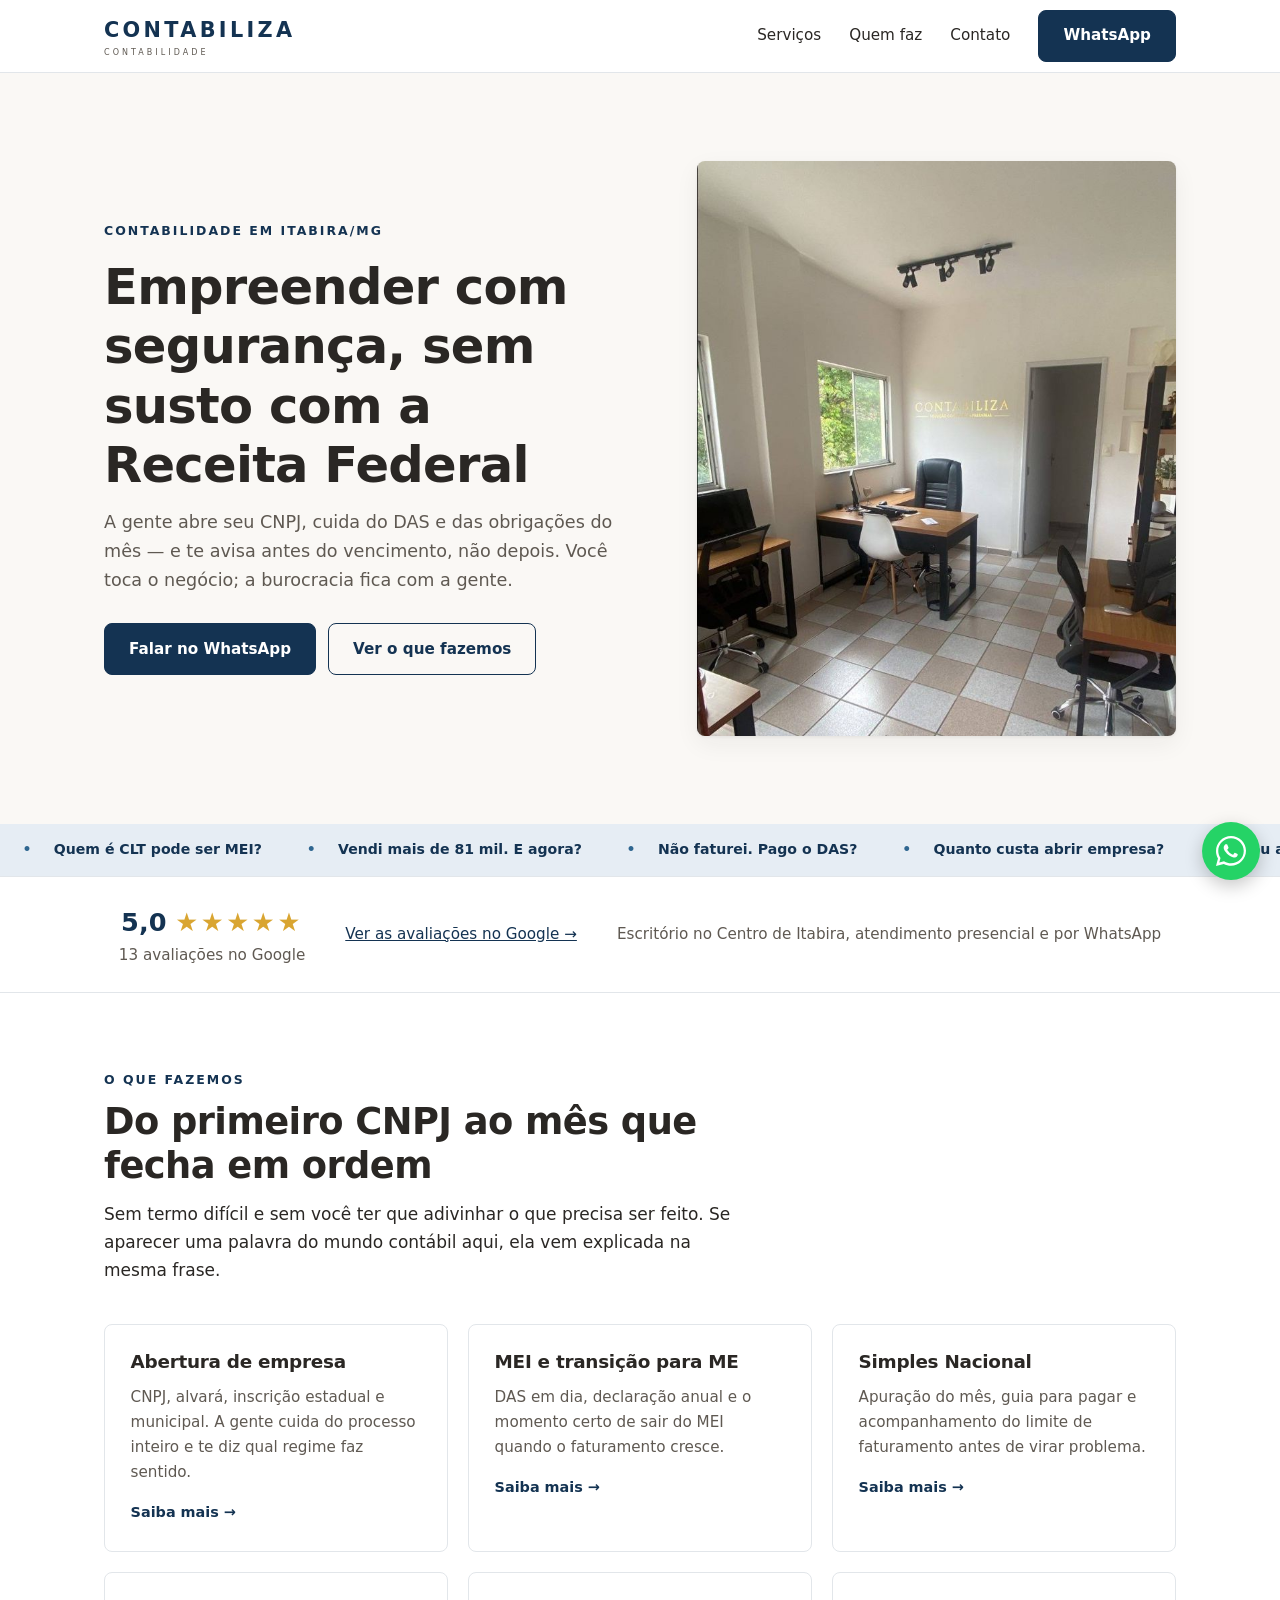
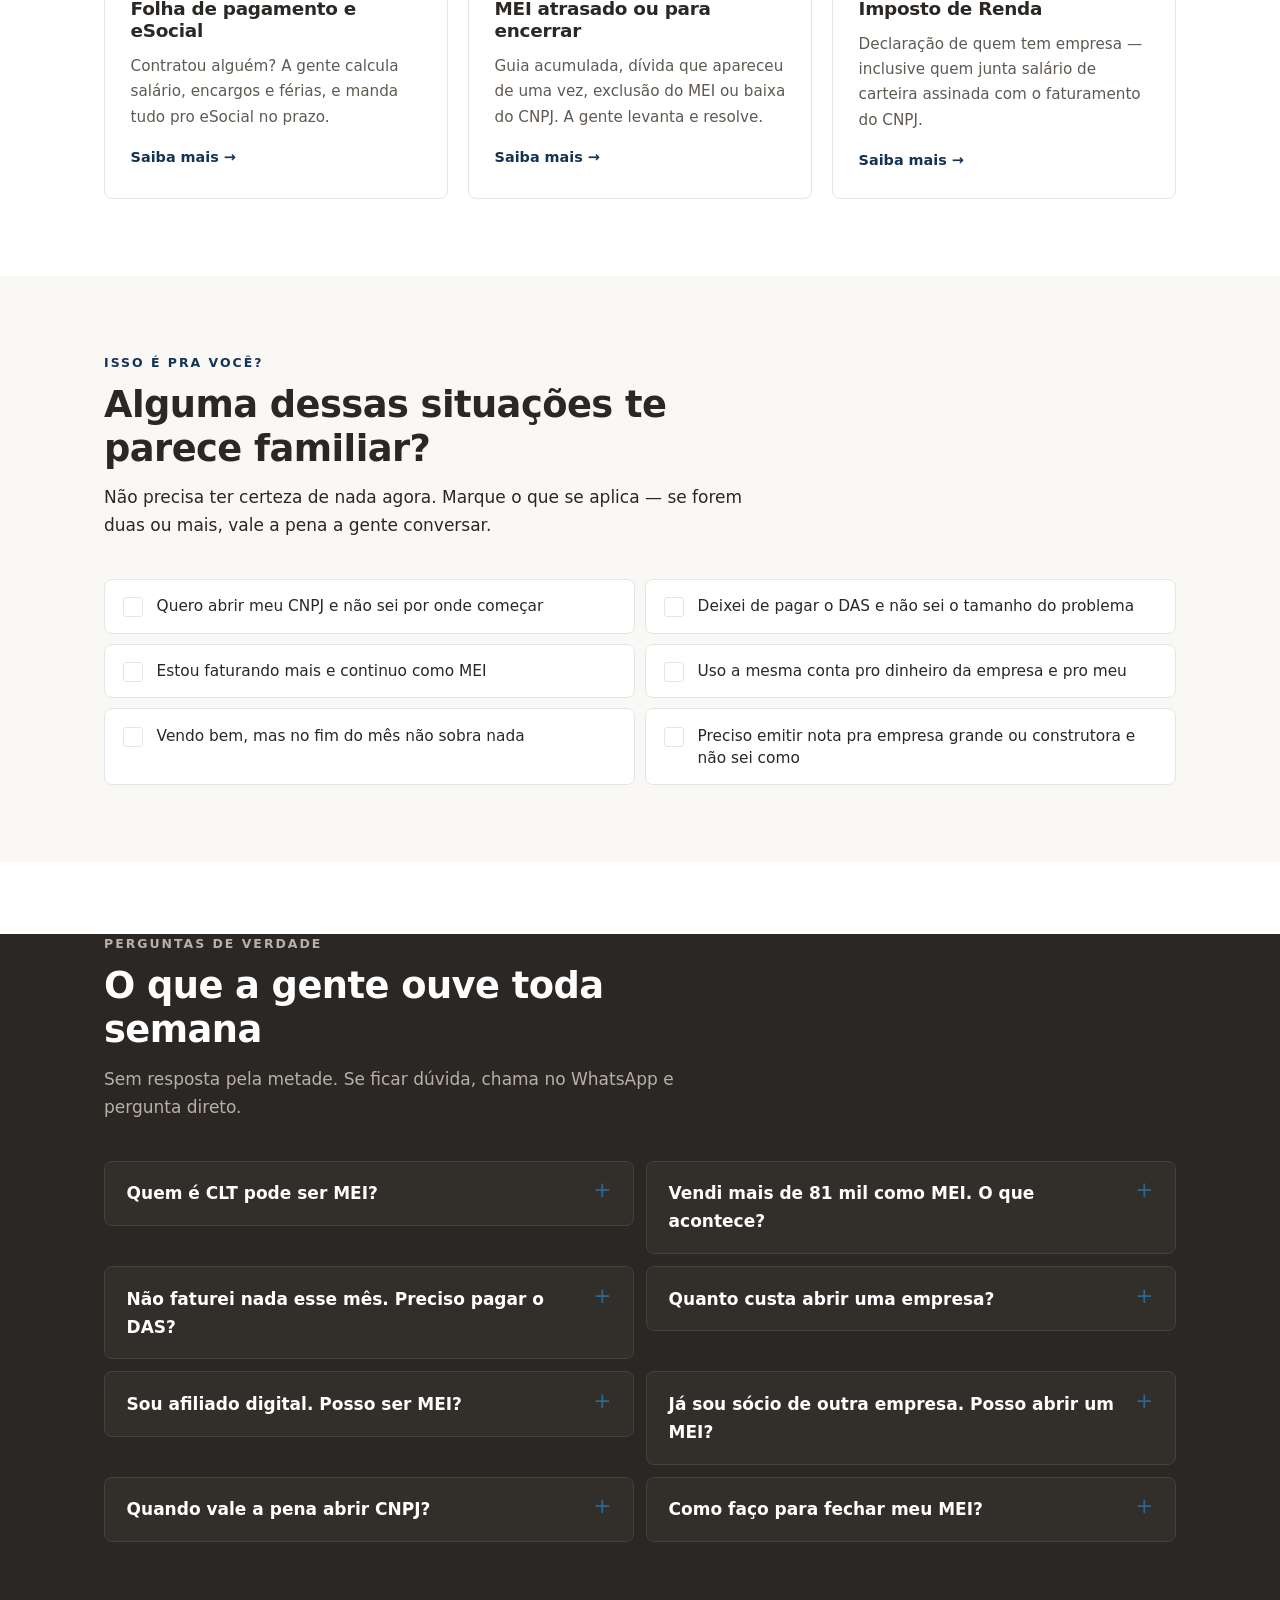
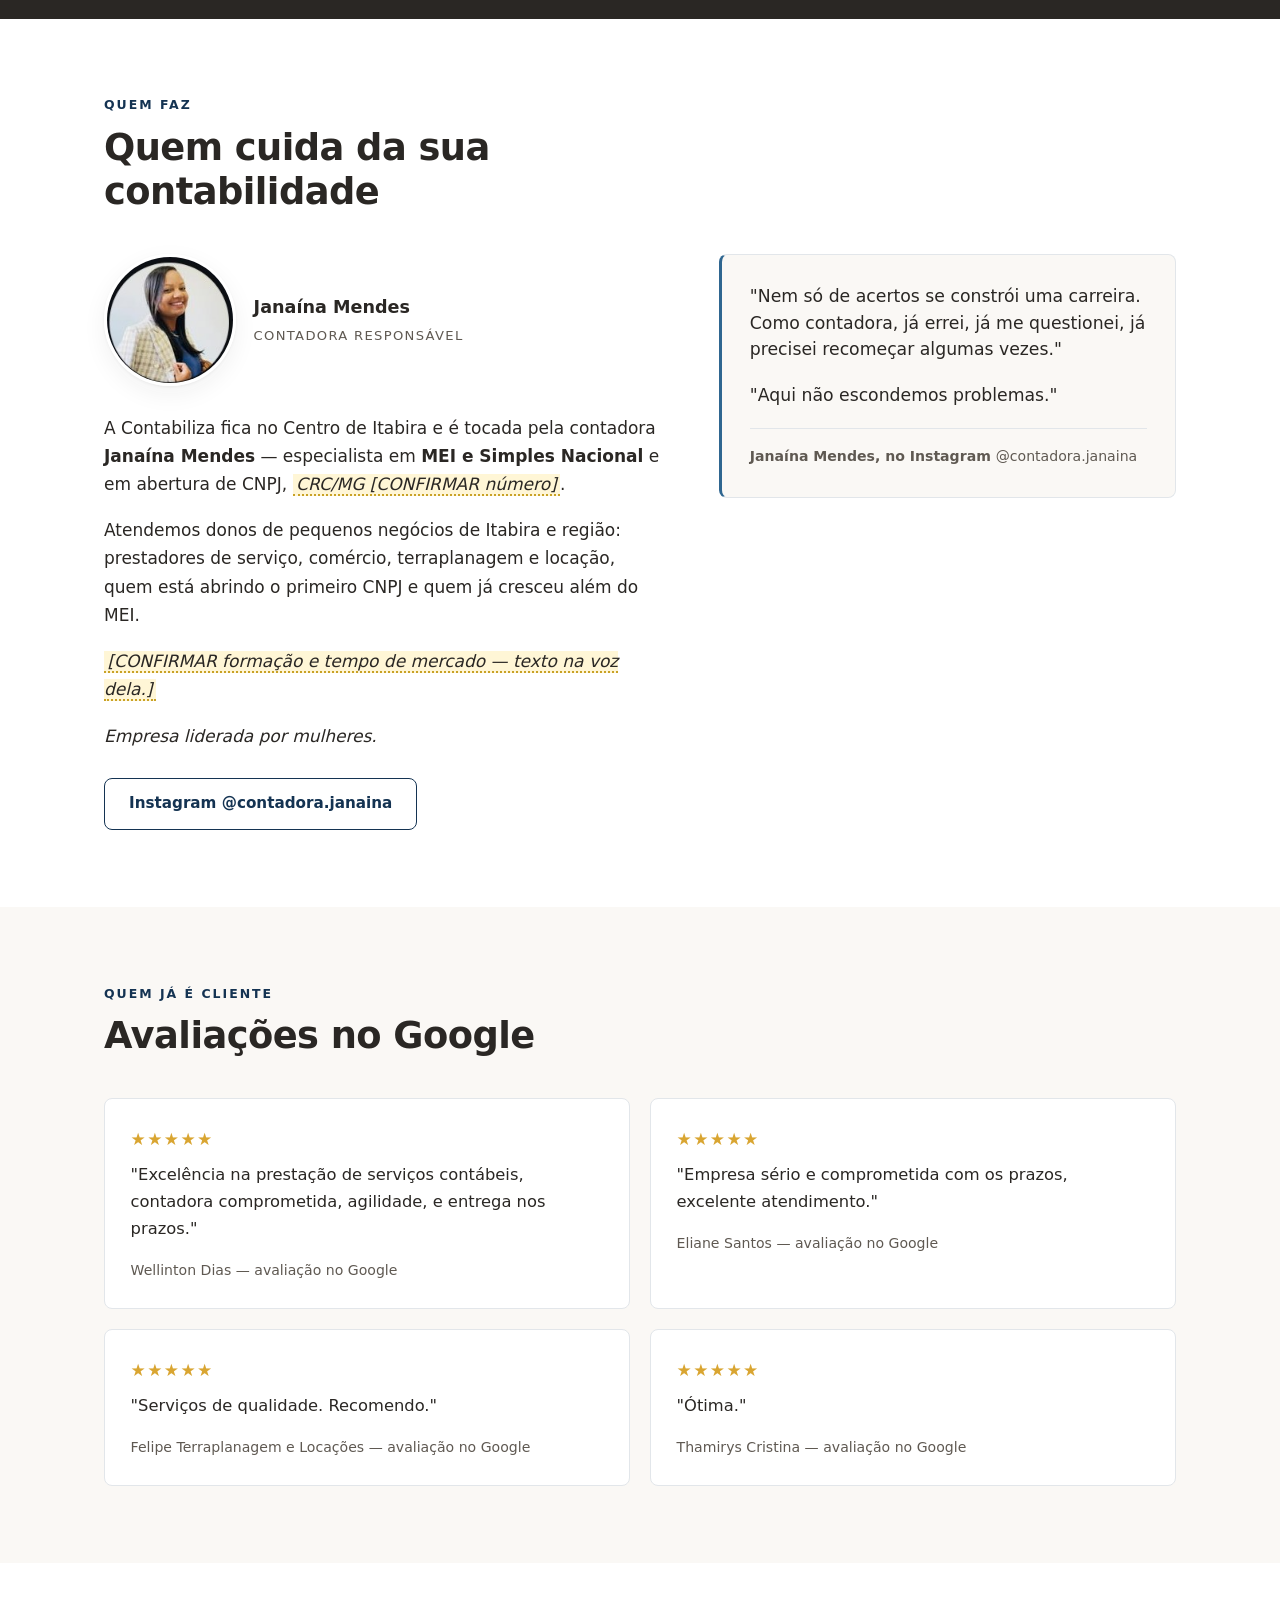
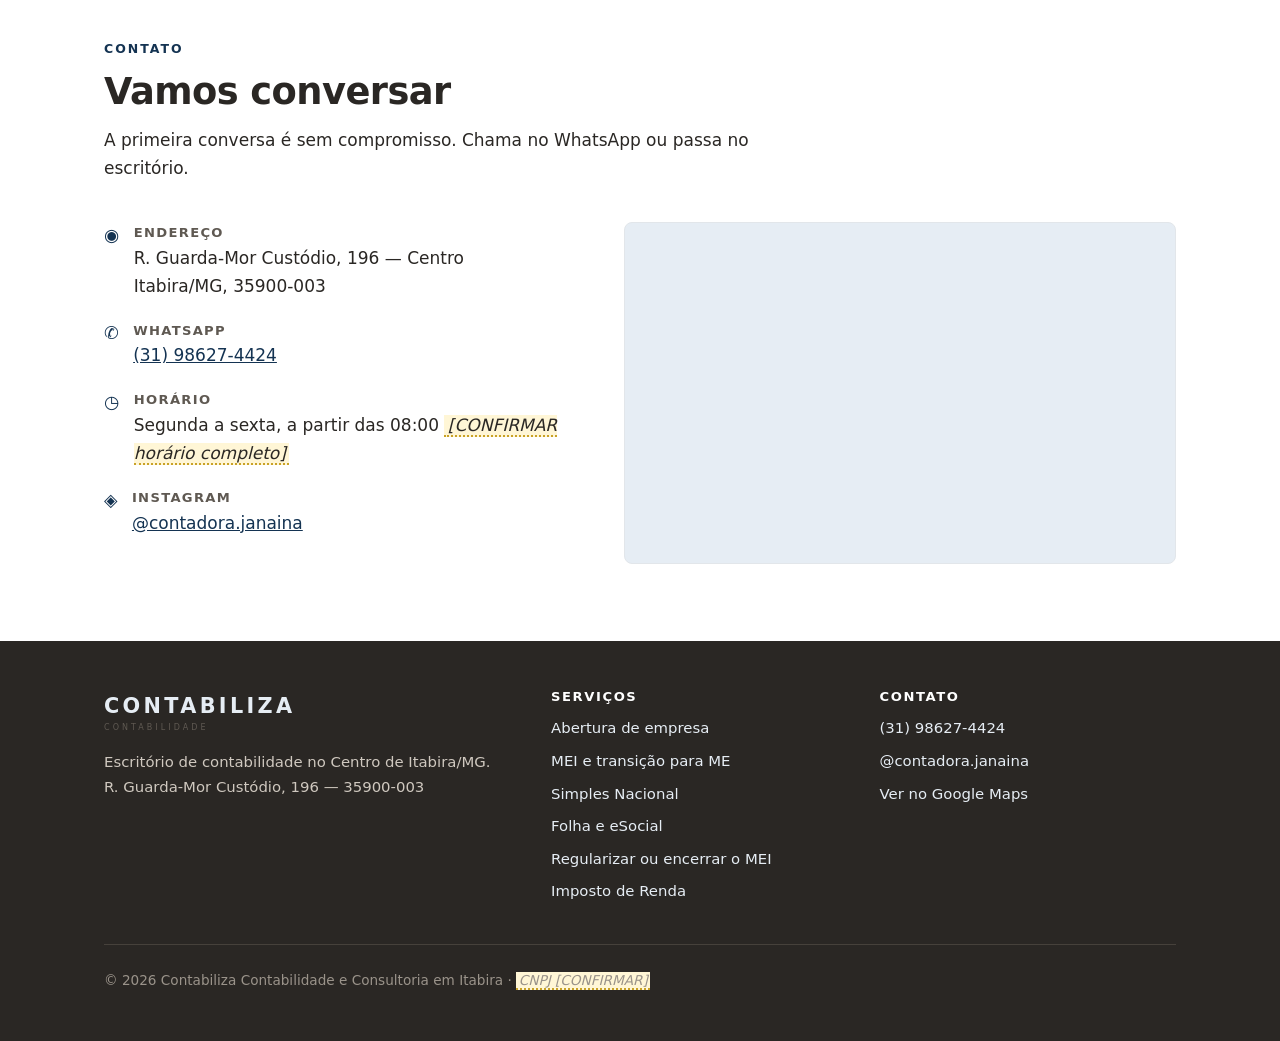
==== index.html @ 49436bc2 "Publica site institucional do Contabiliza (versão azul-marinho)" ====
<!DOCTYPE html>
<html lang="pt-BR">
<head>
<meta charset="UTF-8">
<meta name="viewport" content="width=device-width, initial-scale=1">
<title>Contador em Itabira/MG — MEI e Simples Nacional | Contabiliza</title>
<meta name="description" content="Abertura de CNPJ, MEI e Simples Nacional em Itabira/MG. A gente cuida do DAS, das obrigações do mês e te avisa antes do vencimento. 5,0 no Google. Fale no WhatsApp.">
<link rel="canonical" href="https://marcel0gs.github.io/contabiliza-itabira-azul/">
<link rel="stylesheet" href="assets/css/style.css">

<script type="application/ld+json">
{
  "@context": "https://schema.org",
  "@type": "AccountingService",
  "name": "Contabiliza Contabilidade e Consultoria em Itabira",
  "description": "Escritório de contabilidade no Centro de Itabira/MG, especializado em abertura de CNPJ, MEI e Simples Nacional.",
  "image": "https://marcel0gs.github.io/contabiliza-itabira-azul/assets/img/escritorio.jpg",
  "telephone": "+5531986274424",
  "url": "https://marcel0gs.github.io/contabiliza-itabira-azul/",
  "address": {
    "@type": "PostalAddress",
    "streetAddress": "R. Guarda-Mor Custódio, 196",
    "addressLocality": "Itabira",
    "addressRegion": "MG",
    "postalCode": "35900-003",
    "addressCountry": "BR"
  },
  "areaServed": { "@type": "City", "name": "Itabira" },
  "knowsAbout": ["MEI", "Simples Nacional", "Abertura de empresa", "DAS", "Imposto de Renda"],
  "sameAs": ["https://www.instagram.com/contadora.janaina/"],
  "aggregateRating": {
    "@type": "AggregateRating",
    "ratingValue": "5.0",
    "reviewCount": "13"
  },
  "openingHoursSpecification": [{
    "@type": "OpeningHoursSpecification",
    "dayOfWeek": ["Monday"],
    "opens": "08:00"
  }]
}
</script>
<!-- [CONFIRMAR] horário completo da semana. Só segunda-feira está público no
     perfil do Google. Completar o openingHoursSpecification depois. -->

<!-- FAQPage: as mesmas oito perguntas da faixa. Mantido em sincronia com o
     texto visível — se a resposta mudar lá, muda aqui. -->
<script type="application/ld+json">
{
  "@context": "https://schema.org",
  "@type": "FAQPage",
  "mainEntity": [
    {
      "@type": "Question",
      "name": "Quem é CLT pode ser MEI?",
      "acceptedAnswer": { "@type": "Answer", "text": "Pode. Você continua pagando o INSS do MEI; se for demitido, ter MEI pode afetar o direito ao seguro-desemprego; e servidor público federal não pode, por lei. Na declaração anual, o salário e o que você tira da empresa se somam." }
    },
    {
      "@type": "Question",
      "name": "Vendi mais de 81 mil como MEI. O que acontece?",
      "acceptedAnswer": { "@type": "Answer", "text": "A empresa precisa migrar para ME e passa a apurar imposto sobre o faturamento, com acompanhamento mensal. O desenquadramento pode ser cobrado de forma retroativa e existe risco de bloqueio da inscrição estadual." }
    },
    {
      "@type": "Question",
      "name": "Não faturei nada esse mês. Preciso pagar o DAS?",
      "acceptedAnswer": { "@type": "Answer", "text": "Precisa. O DAS do MEI é de valor fixo e é gerado automaticamente todo mês desde a abertura do CNPJ, independente de faturamento. Guia não paga acumula juros e multa." }
    },
    {
      "@type": "Question",
      "name": "Quanto custa abrir uma empresa?",
      "acceptedAnswer": { "@type": "Answer", "text": "Além do serviço contábil, existem taxas oficiais: a da Junta Comercial de Minas Gerais, a da inscrição na Prefeitura e, dependendo do imóvel e da atividade, a taxa de fiscalização. Os valores são atualizados de tempo em tempo." }
    },
    {
      "@type": "Question",
      "name": "Sou afiliado digital. Posso ser MEI?",
      "acceptedAnswer": { "@type": "Answer", "text": "Não. Atividade de afiliado digital não está entre as permitidas no MEI. O caminho certo para quem trabalha no digital é abrir como ME." }
    },
    {
      "@type": "Question",
      "name": "Já sou sócio de outra empresa. Posso abrir um MEI?",
      "acceptedAnswer": { "@type": "Answer", "text": "Não. Quem já participa do quadro societário de outra empresa está impedido de ser MEI." }
    },
    {
      "@type": "Question",
      "name": "Quando vale a pena abrir CNPJ?",
      "acceptedAnswer": { "@type": "Answer", "text": "Quando o faturamento mensal chega a um patamar em que o imposto como empresa fica menor do que como pessoa física, quando um cliente pede nota fiscal, ou quando você quer acessar crédito como empresa. O patamar depende do seu número e da sua atividade." }
    },
    {
      "@type": "Question",
      "name": "Como faço para fechar meu MEI?",
      "acceptedAnswer": { "@type": "Answer", "text": "A baixa é feita pelo Portal do Empreendedor e não tem custo. Ela cancela as inscrições municipal e estadual e o alvará no mesmo processo. Dar baixa não apaga guia atrasada: a dívida continua e passa a ser cobrada do CPF do titular." }
    }
  ]
}
</script>
</head>
<body>

<header class="topo">
  <div class="wrap topo__inner">
    <a class="marca" href="./">Contabiliza<span>Contabilidade</span></a>
    <nav class="nav" aria-label="Principal">
      <div class="nav__links nav">
        <a href="#servicos">Serviços</a>
        <a href="#sobre">Quem faz</a>
        <a href="#contato">Contato</a>
      </div>
      <a class="btn" href="https://wa.me/5531986274424?text=Ol%C3%A1%21%20Vim%20pelo%20site%20e%20gostaria%20de%20conversar." target="_blank" rel="noopener">WhatsApp</a>
    </nav>
  </div>
</header>

<main>

  <!-- ==================== HERO ==================== -->
  <!-- Eixo de copy: "empreender com segurança" + medo concreto da Receita.
       As duas expressões são da própria Janaína, no Instagram dela. -->
  <section class="hero">
    <div class="wrap hero__grid">
      <div>
        <p class="hero__olho">Contabilidade em Itabira/MG</p>
        <h1>Empreender com segurança, sem susto com a Receita Federal</h1>
        <p class="hero__sub">
          A gente abre seu CNPJ, cuida do DAS e das obrigações do mês — e te
          avisa antes do vencimento, não depois. Você toca o negócio; a
          burocracia fica com a gente.
        </p>
        <div class="hero__acoes">
          <a class="btn" href="https://wa.me/5531986274424?text=Ol%C3%A1%21%20Vim%20pelo%20site%20e%20gostaria%20de%20conversar." target="_blank" rel="noopener">
            Falar no WhatsApp
          </a>
          <a class="btn btn--vazado" href="#servicos">Ver o que fazemos</a>
        </div>
      </div>
      <!-- Foto real do escritório, do perfil do Google.
           [SUBSTITUIR] por versão em alta resolução — a atual tem 715px de
           largura, suficiente para a demo, apertado para tela grande. -->
      <div class="foto foto--escritorio" role="img" aria-label="Sala da Contabiliza no Centro de Itabira, com o letreiro dourado na parede"></div>
    </div>
  </section>

  <!-- ==================== FAIXA DE PERGUNTAS (decorativa) ==================== -->
  <!--
    Fita só ilustrativa (`aria-hidden`) — as mesmas perguntas existem como
    texto real, com resposta, na seção #perguntas mais abaixo.
  -->
  <div class="fita" aria-hidden="true">
    <div class="fita__trilho">
      <span class="fita__grupo">
        <b>Quem é CLT pode ser MEI?</b>
        <b>Vendi mais de 81 mil. E agora?</b>
        <b>Não faturei. Pago o DAS?</b>
        <b>Quanto custa abrir empresa?</b>
        <b>Sou afiliado digital. Posso ser MEI?</b>
        <b>Já sou sócio. Posso ser MEI?</b>
        <b>Quando vale abrir CNPJ?</b>
        <b>Como fecho meu MEI?</b>
      </span>
      <span class="fita__grupo">
        <b>Quem é CLT pode ser MEI?</b>
        <b>Vendi mais de 81 mil. E agora?</b>
        <b>Não faturei. Pago o DAS?</b>
        <b>Quanto custa abrir empresa?</b>
        <b>Sou afiliado digital. Posso ser MEI?</b>
        <b>Já sou sócio. Posso ser MEI?</b>
        <b>Quando vale abrir CNPJ?</b>
        <b>Como fecho meu MEI?</b>
      </span>
    </div>
  </div>

  <!-- ==================== PROVA SOCIAL ==================== -->
  <section class="prova">
    <div class="wrap prova__inner">
      <div>
        <div class="prova__nota">5,0 <span class="prova__estrelas" aria-hidden="true">★★★★★</span></div>
        <p class="prova__texto">13 avaliações no Google</p>
      </div>
      <p class="prova__texto">
        <a href="https://www.google.com/maps/place/?q=place_id:ChIJHSGB-YihpQAR3eCgWAlwSuA" target="_blank" rel="noopener">
          Ver as avaliações no Google →
        </a>
      </p>
      <p class="prova__texto">Escritório no Centro de Itabira, atendimento presencial e por WhatsApp</p>
    </div>
  </section>

  <!-- ==================== SERVIÇOS ==================== -->
  <section class="secao" id="servicos">
    <div class="wrap">
      <div class="secao__cabeca">
        <p class="secao__olho">O que fazemos</p>
        <h2>Do primeiro CNPJ ao mês que fecha em ordem</h2>
        <p>Sem termo difícil e sem você ter que adivinhar o que precisa ser
           feito. Se aparecer uma palavra do mundo contábil aqui, ela vem
           explicada na mesma frase.</p>
      </div>

      <!-- Ordem definida pelo posicionamento declarado dela na bio do
           Instagram: "Contadora de MEI e Simples Nacional" + "Te ajudo na
           abertura do CNPJ".
           [CONFIRMAR ESCOPO] folha/eSocial, IR e emissão de notas seguem como
           hipótese de escopo — confirmar o que ela realmente atende. -->
      <div class="cards">
        <a class="card" href="servicos/abertura-de-empresa-itabira/">
          <h3>Abertura de empresa</h3>
          <p>CNPJ, alvará, inscrição estadual e municipal. A gente cuida do
             processo inteiro e te diz qual regime faz sentido.</p>
          <span class="card__seta">Saiba mais →</span>
        </a>

        <a class="card" href="servicos/contabilidade-para-mei-itabira/">
          <h3>MEI e transição para ME</h3>
          <p>DAS em dia, declaração anual e o momento certo de sair do MEI
             quando o faturamento cresce.</p>
          <span class="card__seta">Saiba mais →</span>
        </a>

        <a class="card" href="servicos/simples-nacional/">
          <h3>Simples Nacional</h3>
          <p>Apuração do mês, guia para pagar e acompanhamento do limite de
             faturamento antes de virar problema.</p>
          <span class="card__seta">Saiba mais →</span>
        </a>

        <a class="card" href="servicos/folha-de-pagamento-esocial/">
          <h3>Folha de pagamento e eSocial</h3>
          <p>Contratou alguém? A gente calcula salário, encargos e férias, e
             manda tudo pro eSocial no prazo.</p>
          <span class="card__seta">Saiba mais →</span>
        </a>

        <a class="card" href="servicos/regularizar-mei/">
          <h3>MEI atrasado ou para encerrar</h3>
          <p>Guia acumulada, dívida que apareceu de uma vez, exclusão do MEI ou
             baixa do CNPJ. A gente levanta e resolve.</p>
          <span class="card__seta">Saiba mais →</span>
        </a>

        <a class="card" href="servicos/imposto-de-renda/">
          <h3>Imposto de Renda</h3>
          <p>Declaração de quem tem empresa — inclusive quem junta salário de
             carteira assinada com o faturamento do CNPJ.</p>
          <span class="card__seta">Saiba mais →</span>
        </a>
      </div>
    </div>
  </section>

  <!-- ==================== QUIZ ==================== -->
  <!--
    Componente de autoqualificação. Base: templates/componentes/quiz-qualificacao.html

    AS SEIS OPÇÕES SAEM DE POSTS PUBLICADOS PELA PRÓPRIA JANAÍNA — cada uma é
    um alerta dela invertido em dor do cliente:
      1. "Te ajudo na abertura do CNPJ" (bio)
      2. "Quando o MEI esquece de pagar o DAS, descobre uma dívida enorme e
          ainda é excluído do MEI"
      3. "MEI que fatura mais de 100mil por ano e ainda não migrou para ME,
          está na mira da Receita Federal!"
      4. "Misturar contas pessoais e da empresa é o começo do caos.
          Separe tudo – sempre."
      5. "Faturar muito não significa estar indo bem. Você precisa analisar
          lucro, não só vendas"
      6. Felipe Terraplanagem e Locações é cliente real (avaliação no Google) —
          nota para construtora é dor concreta em cidade de mineração.
    Se algum dia essas opções virarem genéricas, o componente morre. A redação
    é o componente.
  -->
  <section class="secao secao--creme" id="quiz">
    <div class="wrap">
      <div class="secao__cabeca">
        <p class="secao__olho">Isso é pra você?</p>
        <h2>Alguma dessas situações te parece familiar?</h2>
        <p>Não precisa ter certeza de nada agora. Marque o que se aplica — se
           forem duas ou mais, vale a pena a gente conversar.</p>
      </div>

      <fieldset class="qq__opcoes" data-quiz data-telefone="5531986274424" data-minimo="2">
        <legend class="sr">Situações que se aplicam à sua empresa</legend>

        <label class="qq__opcao">
          <input type="checkbox" value="Quero abrir meu CNPJ e não sei por onde começar">
          <span class="qq__marca" aria-hidden="true"></span>
          <span class="qq__label">Quero abrir meu CNPJ e não sei por onde começar</span>
        </label>

        <label class="qq__opcao">
          <input type="checkbox" value="Deixei de pagar o DAS e não sei o tamanho do problema">
          <span class="qq__marca" aria-hidden="true"></span>
          <span class="qq__label">Deixei de pagar o DAS e não sei o tamanho do problema</span>
        </label>

        <label class="qq__opcao">
          <input type="checkbox" value="Estou faturando mais e continuo como MEI">
          <span class="qq__marca" aria-hidden="true"></span>
          <span class="qq__label">Estou faturando mais e continuo como MEI</span>
        </label>

        <label class="qq__opcao">
          <input type="checkbox" value="Uso a mesma conta pro dinheiro da empresa e pro meu">
          <span class="qq__marca" aria-hidden="true"></span>
          <span class="qq__label">Uso a mesma conta pro dinheiro da empresa e pro meu</span>
        </label>

        <label class="qq__opcao">
          <input type="checkbox" value="Vendo bem, mas no fim do mês não sobra nada">
          <span class="qq__marca" aria-hidden="true"></span>
          <span class="qq__label">Vendo bem, mas no fim do mês não sobra nada</span>
        </label>

        <label class="qq__opcao">
          <input type="checkbox" value="Preciso emitir nota pra empresa grande ou construtora e não sei como">
          <span class="qq__marca" aria-hidden="true"></span>
          <span class="qq__label">Preciso emitir nota pra empresa grande ou construtora e não sei como</span>
        </label>
      </fieldset>

      <div class="qq__resultado" data-resultado hidden>
        <p class="qq__resultado-texto">
          Você marcou <strong data-contagem>0</strong> <span data-plural>situações</span>.
          Vale a pena conversar — a primeira conversa é sem compromisso e sem custo.
        </p>
        <a class="qq__cta btn" data-cta href="#" target="_blank" rel="noopener">Quero conversar →</a>
      </div>
    </div>
  </section>

  <!-- ==================== FAIXA DE PERGUNTAS ==================== -->
  <!--
    As oito perguntas saem de posts publicados por ela — são as dúvidas que
    ela já respondeu no Instagram, e são o que a pessoa digita no Google.
    A fita decorativa que ilustra essas perguntas está lá em cima, antes da
    prova social. Sem valor de taxa e sem faixa da tabela do IRPF em nenhuma
    resposta — número velho aqui derruba a página.
  -->
  <section class="faixa" id="perguntas">
    <div class="wrap">
      <div class="secao__cabeca">
        <p class="secao__olho">Perguntas de verdade</p>
        <h2>O que a gente ouve toda semana</h2>
        <p>Sem resposta pela metade. Se ficar dúvida, chama no WhatsApp e
           pergunta direto.</p>
      </div>

      <div class="perguntas">
        <details class="pergunta">
          <summary>Quem é CLT pode ser MEI?</summary>
          <p>Pode, e é cada vez mais comum. Três coisas para saber antes: você
             continua pagando o INSS do MEI; se for demitido, ter MEI pode
             afetar o seu direito ao seguro-desemprego; e servidor público
             federal não pode, por lei. Vale também lembrar que na declaração
             anual o salário e o que você tira da empresa se somam.</p>
        </details>

        <details class="pergunta">
          <summary>Vendi mais de 81 mil como MEI. O que acontece?</summary>
          <p>A empresa precisa migrar para ME e passa a apurar imposto sobre o
             faturamento, com acompanhamento mensal. O desenquadramento pode ser
             cobrado de forma retroativa e existe risco de bloqueio da inscrição
             estadual. Quem percebe a curva durante o ano resolve com calma;
             quem descobre no fechamento paga a diferença.</p>
        </details>

        <details class="pergunta">
          <summary>Não faturei nada esse mês. Preciso pagar o DAS?</summary>
          <p>Precisa. O DAS do MEI é de valor fixo e é gerado automaticamente
             todo mês desde a abertura do CNPJ, independente de você ter vendido
             algo. Mês sem venda é mês com guia emitida — e guia não paga
             acumula juros e multa em silêncio.</p>
        </details>

        <details class="pergunta">
          <summary>Quanto custa abrir uma empresa?</summary>
          <p>Além do serviço contábil, existem taxas oficiais: a da Junta
             Comercial de Minas Gerais, a da inscrição na Prefeitura e,
             dependendo do imóvel e da atividade, a taxa de fiscalização. Os
             valores são atualizados de tempo em tempo — a gente te passa o
             total do seu caso antes de qualquer coisa começar.</p>
        </details>

        <details class="pergunta">
          <summary>Sou afiliado digital. Posso ser MEI?</summary>
          <p>Não. Atividade de afiliado digital não está entre as permitidas no
             MEI, e abrir assim gera problema com o fisco depois. O caminho
             certo para quem trabalha no digital é abrir como ME. É um dos erros
             mais frequentes de quem se formaliza sozinho.</p>
        </details>

        <details class="pergunta">
          <summary>Já sou sócio de outra empresa. Posso abrir um MEI?</summary>
          <p>Não. Quem já participa do quadro societário de outra empresa está
             impedido de ser MEI. Nesse caso a formalização precisa ser em outro
             formato, e vale conversar antes de abrir qualquer coisa.</p>
        </details>

        <details class="pergunta">
          <summary>Quando vale a pena abrir CNPJ?</summary>
          <p>Três sinais costumam aparecer juntos: o faturamento mensal chegou a
             um patamar em que o imposto como empresa fica menor do que como
             pessoa física; um cliente pediu nota fiscal; ou você quer acessar
             crédito como empresa. O patamar depende do seu número e da sua
             atividade — essa conta a gente faz com você.</p>
        </details>

        <details class="pergunta">
          <summary>Como faço para fechar meu MEI?</summary>
          <p>A baixa é feita pelo Portal do Empreendedor e não tem custo. Ela
             cancela as inscrições municipal e estadual e o alvará no mesmo
             processo. <strong>Atenção:</strong> dar baixa não apaga guia
             atrasada — a dívida continua e passa a ser cobrada do CPF do
             titular. Veja
             <a href="servicos/regularizar-mei/">regularizar ou encerrar o
             MEI</a>.</p>
        </details>
      </div>
    </div>
  </section>

  <!-- ==================== SOBRE ==================== -->
  <!-- A marca dela é pessoal, não institucional: no Instagram ela é "a
       contadora Janaína", não "a Contabiliza". A seção respeita isso.
       [SUBSTITUIR] pedir uma foto dela sem texto por cima para entrar aqui —
       as disponíveis hoje são prints de post, com legenda sobreposta. -->
  <section class="secao" id="sobre">
    <div class="wrap">
      <div class="secao__cabeca">
        <p class="secao__olho">Quem faz</p>
        <h2>Quem cuida da sua contabilidade</h2>
      </div>
      <div class="sobre">
        <div>
          <!-- Foto do perfil do Instagram: é a que ela mesma escolheu para se
               representar. Nativa em 158px, exibida em 132px.
               [SUBSTITUIR] por um retrato em alta quando ela mandar. -->
          <div class="pessoa">
            <img class="pessoa__foto" src="assets/img/janaina.jpg"
                 width="158" height="158" loading="lazy" decoding="async"
                 alt="Janaína Mendes, contadora responsável pela Contabiliza">
            <div>
              <strong class="pessoa__nome">Janaína Mendes</strong>
              <span class="pessoa__papel">Contadora responsável</span>
            </div>
          </div>

          <p>
            A Contabiliza fica no Centro de Itabira e é tocada pela contadora
            <strong>Janaína Mendes</strong> — especialista em
            <strong>MEI e Simples Nacional</strong> e em abertura de CNPJ,
            <span class="placeholder">CRC/MG [CONFIRMAR número]</span>.
          </p>
          <p>
            Atendemos donos de pequenos negócios de Itabira e região:
            prestadores de serviço, comércio, terraplanagem e locação, quem
            está abrindo o primeiro CNPJ e quem já cresceu além do MEI.
          </p>
          <p>
            <span class="placeholder">[CONFIRMAR formação e tempo de mercado —
            texto na voz dela.]</span>
          </p>
          <p><em>Empresa liderada por mulheres.</em></p>
          <div class="hero__acoes">
            <a class="btn btn--vazado" href="https://www.instagram.com/contadora.janaina/" target="_blank" rel="noopener">
              Instagram @contadora.janaina
            </a>
          </div>
        </div>

        <!-- Citação publicada por ela no próprio Instagram. Não editar nem
             reescrever — o valor está em ser a frase dela. -->
        <figure class="citacao">
          <blockquote>
            <p>"Nem só de acertos se constrói uma carreira. Como contadora, já
               errei, já me questionei, já precisei recomeçar algumas vezes."</p>
            <p>"Aqui não escondemos problemas."</p>
          </blockquote>
          <figcaption>Janaína Mendes, no Instagram <span>@contadora.janaina</span></figcaption>
        </figure>
      </div>
    </div>
  </section>

  <!-- ==================== DEPOIMENTOS ==================== -->
  <!-- Texto reproduzido exatamente como está publicado no Google. Não editar,
       não reescrever, não inventar depoimento novo. -->
  <section class="secao secao--creme">
    <div class="wrap">
      <div class="secao__cabeca">
        <p class="secao__olho">Quem já é cliente</p>
        <h2>Avaliações no Google</h2>
      </div>
      <div class="depos">
        <article class="depo">
          <div class="depo__estrelas" aria-label="5 de 5 estrelas">★★★★★</div>
          <blockquote>"Excelência na prestação de serviços contábeis, contadora comprometida, agilidade, e entrega nos prazos."</blockquote>
          <footer>Wellinton Dias — avaliação no Google</footer>
        </article>
        <article class="depo">
          <div class="depo__estrelas" aria-label="5 de 5 estrelas">★★★★★</div>
          <blockquote>"Empresa sério e comprometida com os prazos, excelente atendimento."</blockquote>
          <footer>Eliane Santos — avaliação no Google</footer>
        </article>
        <article class="depo">
          <div class="depo__estrelas" aria-label="5 de 5 estrelas">★★★★★</div>
          <blockquote>"Serviços de qualidade. Recomendo."</blockquote>
          <footer>Felipe Terraplanagem e Locações — avaliação no Google</footer>
        </article>
        <article class="depo">
          <div class="depo__estrelas" aria-label="5 de 5 estrelas">★★★★★</div>
          <blockquote>"Ótima."</blockquote>
          <footer>Thamirys Cristina — avaliação no Google</footer>
        </article>
      </div>
    </div>
  </section>

  <!-- ==================== CONTATO ==================== -->
  <section class="secao" id="contato">
    <div class="wrap">
      <div class="secao__cabeca">
        <p class="secao__olho">Contato</p>
        <h2>Vamos conversar</h2>
        <p>A primeira conversa é sem compromisso. Chama no WhatsApp ou passa no
           escritório.</p>
      </div>

      <div class="contato__grid">
        <div>
          <ul class="dados">
            <li>
              <span class="ico" aria-hidden="true">◉</span>
              <div>
                <strong>Endereço</strong>
                R. Guarda-Mor Custódio, 196 — Centro<br>Itabira/MG, 35900-003
              </div>
            </li>
            <li>
              <span class="ico" aria-hidden="true">✆</span>
              <div>
                <strong>WhatsApp</strong>
                <a href="https://wa.me/5531986274424?text=Ol%C3%A1%21%20Vim%20pelo%20site%20e%20gostaria%20de%20conversar." target="_blank" rel="noopener">(31) 98627-4424</a>
              </div>
            </li>
            <li>
              <span class="ico" aria-hidden="true">◷</span>
              <div>
                <strong>Horário</strong>
                Segunda a sexta, a partir das 08:00
                <span class="placeholder">[CONFIRMAR horário completo]</span>
              </div>
            </li>
            <li>
              <span class="ico" aria-hidden="true">◈</span>
              <div>
                <strong>Instagram</strong>
                <a href="https://www.instagram.com/contadora.janaina/" target="_blank" rel="noopener">@contadora.janaina</a>
              </div>
            </li>
          </ul>
        </div>

        <!-- Incorporação simples do Google Maps: NÃO exige chave de API e não
             quebra. Testar sempre antes de mostrar ao cliente. -->
        <div class="mapa">
          <iframe
            title="Localização da Contabiliza no Centro de Itabira"
            src="https://www.google.com/maps?q=R.+Guarda-Mor+Cust%C3%B3dio,+196,+Centro,+Itabira+-+MG,+35900-003&output=embed"
            loading="lazy"
            referrerpolicy="no-referrer-when-downgrade"></iframe>
        </div>
      </div>
    </div>
  </section>

</main>

<footer class="rodape">
  <div class="wrap">
    <div class="rodape__grid">
      <div>
        <a class="marca" href="./">Contabiliza<span>Contabilidade</span></a>
        <p style="margin-top:1rem">
          Escritório de contabilidade no Centro de Itabira/MG.<br>
          R. Guarda-Mor Custódio, 196 — 35900-003
        </p>
      </div>
      <div>
        <h3>Serviços</h3>
        <ul>
          <li><a href="servicos/abertura-de-empresa-itabira/">Abertura de empresa</a></li>
          <li><a href="servicos/contabilidade-para-mei-itabira/">MEI e transição para ME</a></li>
          <li><a href="servicos/simples-nacional/">Simples Nacional</a></li>
          <li><a href="servicos/folha-de-pagamento-esocial/">Folha e eSocial</a></li>
          <li><a href="servicos/regularizar-mei/">Regularizar ou encerrar o MEI</a></li>
          <li><a href="servicos/imposto-de-renda/">Imposto de Renda</a></li>
        </ul>
      </div>
      <div>
        <h3>Contato</h3>
        <ul>
          <li><a href="https://wa.me/5531986274424" target="_blank" rel="noopener">(31) 98627-4424</a></li>
          <li><a href="https://www.instagram.com/contadora.janaina/" target="_blank" rel="noopener">@contadora.janaina</a></li>
          <li><a href="https://www.google.com/maps/place/?q=place_id:ChIJHSGB-YihpQAR3eCgWAlwSuA" target="_blank" rel="noopener">Ver no Google Maps</a></li>
        </ul>
      </div>
    </div>
    <p class="rodape__fim">
      © 2026 Contabiliza Contabilidade e Consultoria em Itabira ·
      <span class="placeholder">CNPJ [CONFIRMAR]</span>
    </p>
  </div>
</footer>

<a class="zap-flutua" href="https://wa.me/5531986274424?text=Ol%C3%A1%21%20Vim%20pelo%20site%20e%20gostaria%20de%20conversar." target="_blank" rel="noopener" aria-label="Falar no WhatsApp">
  <svg viewBox="0 0 32 32" aria-hidden="true"><path d="M16 0C7.2 0 0 7.2 0 16c0 2.8.7 5.5 2.1 7.9L0 32l8.3-2.2c2.3 1.3 4.9 1.9 7.7 1.9 8.8 0 16-7.2 16-16S24.8 0 16 0zm0 29.1c-2.5 0-4.9-.7-7-1.9l-.5-.3-5 1.3 1.3-4.8-.3-.5c-1.4-2.2-2.1-4.7-2.1-7.3C2.4 8.5 8.5 2.4 16 2.4S29.6 8.5 29.6 16 23.5 29.1 16 29.1zm7.4-9.8c-.4-.2-2.4-1.2-2.8-1.3-.4-.1-.6-.2-.9.2-.3.4-1 1.3-1.2 1.5-.2.2-.4.3-.8.1-.4-.2-1.7-.6-3.3-2-1.2-1.1-2-2.4-2.3-2.8-.2-.4 0-.6.2-.8l.6-.7c.2-.2.2-.4.4-.6.1-.2 0-.5 0-.7l-1.2-2.8c-.3-.7-.6-.6-.9-.6h-.7c-.2 0-.6.1-1 .5-.3.4-1.3 1.3-1.3 3.1s1.3 3.6 1.5 3.9c.2.2 2.6 4 6.3 5.6.9.4 1.6.6 2.1.8.9.3 1.7.2 2.3.2.7-.1 2.2-.9 2.5-1.8.3-.9.3-1.6.2-1.8-.1-.2-.3-.3-.7-.5z"/></svg>
</a>

<script>
/* Quiz de autoqualificação — sem dependências.
   A partir de `data-minimo` marcações, revela o CTA e monta a mensagem do
   WhatsApp já com as situações escolhidas. O escritório recebe lead
   pré-qualificado, sem formulário e sem backend. */
(function () {
  document.querySelectorAll('[data-quiz]').forEach(function (quiz) {
    var telefone  = quiz.dataset.telefone;
    var minimo    = parseInt(quiz.dataset.minimo, 10) || 2;
    var raiz      = quiz.parentNode;
    var resultado = raiz.querySelector('[data-resultado]');
    var contagem  = raiz.querySelector('[data-contagem]');
    var plural    = raiz.querySelector('[data-plural]');
    var cta       = raiz.querySelector('[data-cta]');

    quiz.addEventListener('change', function () {
      var marcadas = Array.prototype.slice
        .call(quiz.querySelectorAll('input:checked'))
        .map(function (i) { return i.value; });

      if (marcadas.length < minimo) { resultado.hidden = true; return; }

      contagem.textContent = marcadas.length;
      plural.textContent = marcadas.length === 1 ? 'situação' : 'situações';

      var texto = 'Olá! Vim pelo site e marquei estas situações:\n\n'
        + marcadas.map(function (m) { return '• ' + m; }).join('\n')
        + '\n\nPodemos conversar?';

      cta.href = 'https://wa.me/' + telefone + '?text=' + encodeURIComponent(texto);
      resultado.hidden = false;
    });
  });
})();
</script>

</body>
</html>
---- assets/css/style.css ----
/* ==========================================================================
   Contabiliza — variante azul-marinho
   Mesma paleta neutra do site principal, mas com o acento na cor da marca
   pública dela: o logo azul-marinho que aparece no perfil comercial do
   WhatsApp e no Google. Comparar com a versão dourada (site/) antes de
   escolher uma — não manter as duas depois da decisão.
   ========================================================================== */

:root {
  --azul:        #2f6690;
  --azul-escuro: #143352;   /* usar quando precisar de contraste em texto */
  --azul-claro:  #e6edf4;
  --estrela:     #d9a531;   /* estrelas de avaliação seguem a convenção do Google, não a marca */
  --carvao:      #2a2724;
  --cinza:       #5f5952;
  --creme:       #faf8f5;
  --branco:      #ffffff;
  --borda:       #e2e6ea;
  --zap:         #25d366;

  --largura:  1120px;
  --raio:     8px;
  --sombra:   0 1px 3px rgba(42, 39, 36, .06), 0 8px 24px rgba(42, 39, 36, .06);
}

*, *::before, *::after { box-sizing: border-box; }

html { scroll-behavior: smooth; }

body {
  margin: 0;
  background: var(--branco);
  color: var(--carvao);
  font-family: system-ui, -apple-system, "Segoe UI", Roboto, "Helvetica Neue", Arial, sans-serif;
  font-size: 17px;
  line-height: 1.65;
  -webkit-font-smoothing: antialiased;
}

img { max-width: 100%; height: auto; display: block; }
a { color: var(--azul-escuro); }

h1, h2, h3 { line-height: 1.2; margin: 0 0 .75rem; letter-spacing: -.015em; }
h1 { font-size: clamp(2rem, 4.5vw, 3.1rem); }
h2 { font-size: clamp(1.6rem, 3.2vw, 2.3rem); }
h3 { font-size: 1.15rem; }
p  { margin: 0 0 1.15rem; }

.wrap { max-width: var(--largura); margin: 0 auto; padding: 0 1.5rem; }

/* O cabeçalho é fixo e cobriria o topo da seção ao clicar num link do menu.
   Isso reserva a altura dele no destino da âncora. */
section[id] { scroll-margin-top: 84px; }
.sr {
  position: absolute; width: 1px; height: 1px;
  overflow: hidden; clip: rect(0 0 0 0); white-space: nowrap;
}

/* --- marcador de pendência -------------------------------------------- */
/* Tudo que ainda precisa ser confirmado com a cliente fica visível assim.
   Isso é proposital: mostra que o site foi feito com os dados reais dela
   e que o resto se preenche junto, em vez de ser chutado. */
.placeholder {
  background: #fff6d6;
  border-bottom: 2px dotted #c9a227;
  padding: 0 .2em;
  font-style: italic;
}

/* --- cabeçalho --------------------------------------------------------- */
.topo {
  position: sticky; top: 0; z-index: 50;
  background: rgba(255, 255, 255, .94);
  backdrop-filter: blur(8px);
  border-bottom: 1px solid var(--borda);
}
.topo__inner {
  display: flex; align-items: center; justify-content: space-between;
  gap: 1.5rem; min-height: 72px;
}
/* [SUBSTITUIR] tratamento tipográfico provisório.
   Pedir à Janaína o arquivo vetorial da logo AZUL-MARINHO (a do perfil
   comercial do WhatsApp e do Google), não a dourada da parede. Não recriar. */
.marca {
  font-size: 1.3rem; font-weight: 700; letter-spacing: .16em;
  color: var(--azul-escuro); text-decoration: none; text-transform: uppercase;
  white-space: nowrap;
}
.marca span {
  display: block; font-size: .5rem; letter-spacing: .38em;
  color: var(--cinza); font-weight: 500; margin-top: -2px;
}
.nav { display: flex; align-items: center; gap: 1.75rem; }
.nav a { color: var(--carvao); text-decoration: none; font-size: .95rem; }
.nav a:hover { color: var(--azul-escuro); }
.nav a.btn, .nav a.btn:hover { color: var(--branco); }
@media (max-width: 860px) { .nav__links { display: none; } }

/* Em tela estreita, marca + botão de WhatsApp somavam mais que a largura do
   celular e empurravam a página inteira para o lado. Encolher os dois é o que
   mantém a home sem rolagem horizontal em 360-390px. */
@media (max-width: 430px) {
  .wrap { padding: 0 1.15rem; }
  .topo__inner { gap: .75rem; }
  .marca { font-size: 1.05rem; letter-spacing: .1em; }
  .marca span { font-size: .44rem; letter-spacing: .3em; }
  .topo .btn { padding: .7rem 1rem; font-size: .9rem; }
}

/* --- botões ------------------------------------------------------------ */
.btn {
  display: inline-flex; align-items: center; gap: .5rem;
  background: var(--azul-escuro); color: var(--branco);
  padding: .8rem 1.5rem; border-radius: var(--raio);
  text-decoration: none; font-weight: 600; font-size: .95rem;
  border: 1px solid var(--azul-escuro);
  transition: background .15s ease;
}
.btn:hover { background: #0d2740; }
.btn--vazado { background: transparent; color: var(--azul-escuro); }
.btn--vazado:hover { background: var(--azul-claro); }

/* --- hero -------------------------------------------------------------- */
.hero { padding: clamp(3rem, 7vw, 5.5rem) 0; background: var(--creme); }
.hero__grid {
  display: grid; grid-template-columns: 1.05fr .95fr;
  gap: clamp(2rem, 5vw, 4rem); align-items: center;
}
@media (max-width: 880px) { .hero__grid { grid-template-columns: 1fr; } }
.hero__olho {
  color: var(--azul-escuro); font-size: .78rem; font-weight: 600;
  letter-spacing: .16em; text-transform: uppercase; margin-bottom: 1rem;
}
.hero__sub { font-size: 1.1rem; color: var(--cinza); max-width: 46ch; }
.hero__acoes { display: flex; flex-wrap: wrap; gap: .75rem; margin-top: 1.75rem; }

/* Foto: usa background-image para degradar sem ícone quebrado caso o
   arquivo ainda não exista. [SUBSTITUIR] pelas fotos em alta da cliente. */
.foto {
  border-radius: var(--raio); box-shadow: var(--sombra);
  background: linear-gradient(135deg, var(--azul-claro), #cdd9e3);
  background-size: cover; background-position: center;
  aspect-ratio: 4 / 3;
}
.foto--escritorio { background-image: url("../img/escritorio.jpg"); aspect-ratio: 5 / 6; }

/* --- prova social ------------------------------------------------------ */
.prova { border-bottom: 1px solid var(--borda); }
.prova__inner {
  display: flex; flex-wrap: wrap; align-items: center;
  justify-content: center; gap: 1rem 2.5rem; padding: 1.5rem 0;
  text-align: center;
}
.prova__nota { font-size: 1.6rem; font-weight: 700; color: var(--azul-escuro); }
.prova__estrelas { color: var(--estrela); letter-spacing: .1em; }
.prova__texto { color: var(--cinza); font-size: .95rem; margin: 0; }

/* --- seções ------------------------------------------------------------ */
.secao { padding: clamp(3rem, 6vw, 5rem) 0; }
.secao--creme { background: var(--creme); }
.secao__cabeca { max-width: 60ch; margin-bottom: 2.5rem; }
.secao__olho {
  color: var(--azul-escuro); font-size: .78rem; font-weight: 600;
  letter-spacing: .16em; text-transform: uppercase; margin-bottom: .6rem;
}

/* --- cards de serviço --------------------------------------------------- */
.cards { display: grid; grid-template-columns: repeat(3, 1fr); gap: 1.25rem; }
@media (max-width: 940px) { .cards { grid-template-columns: repeat(2, 1fr); } }
@media (max-width: 620px) { .cards { grid-template-columns: 1fr; } }

.card {
  display: block; padding: 1.6rem; background: var(--branco);
  border: 1px solid var(--borda); border-radius: var(--raio);
  text-decoration: none; color: inherit;
  transition: border-color .15s ease, transform .15s ease;
}
.card:hover { border-color: var(--azul); transform: translateY(-2px); }
.card h3 { color: var(--carvao); }
.card p { color: var(--cinza); font-size: .95rem; margin: 0; }
.card__seta { color: var(--azul-escuro); font-weight: 600; font-size: .9rem; margin-top: 1rem; display: block; }
.card--inativo { opacity: .65; pointer-events: none; }

/* --- faixa de perguntas -------------------------------------------------- */
.faixa {
  background: var(--carvao); color: #e8e2d9;
  padding: 0 0 clamp(3rem, 6vw, 5rem);
}
.faixa .secao__cabeca { margin-top: clamp(3rem, 6vw, 4.5rem); }
.faixa .secao__olho { color: var(--azul); }
.faixa h2 { color: var(--branco); }
.faixa .secao__cabeca p { color: #b8b0a6; }

/* Fita rolante. Decorativa — as perguntas existem como texto real abaixo. */
.fita {
  overflow: hidden; border-bottom: 1px solid var(--borda);
  background: var(--azul-claro); padding: .9rem 0;
}
.fita__trilho {
  display: flex; width: max-content;
  animation: fita 46s linear infinite;
}
.fita__grupo { display: flex; flex-shrink: 0; }
.fita__grupo b {
  font-size: .88rem; font-weight: 600; color: var(--azul-escuro);
  white-space: nowrap; padding: 0 1.4rem;
  display: flex; align-items: center; gap: 1.4rem;
}
.fita__grupo b::before { content: "•"; color: var(--azul); }
@keyframes fita {
  from { transform: translateX(0); }
  to   { transform: translateX(-50%); }
}

.perguntas { display: grid; grid-template-columns: repeat(2, 1fr); gap: .75rem; }
@media (max-width: 880px) { .perguntas { grid-template-columns: 1fr; } }

.pergunta {
  background: #322e2a; border: 1px solid #46413b;
  border-radius: var(--raio); padding: 1.1rem 1.35rem;
  align-self: start;
}
.pergunta summary {
  cursor: pointer; font-weight: 600; color: var(--branco);
  list-style: none; display: flex; justify-content: space-between; gap: 1rem;
}
.pergunta summary::-webkit-details-marker { display: none; }
.pergunta summary::after {
  content: "+"; color: var(--azul); font-weight: 400; font-size: 1.35rem;
  line-height: 1; flex: 0 0 auto;
}
.pergunta[open] summary::after { content: "−"; }
.pergunta summary:focus-visible { outline: 2px solid var(--azul); outline-offset: 3px; }
.pergunta p {
  margin: .9rem 0 0; font-size: .96rem; color: #cfc8bf;
}
.pergunta a { color: var(--azul-claro); }
.pergunta strong { color: var(--branco); }

/* --- quem faz ----------------------------------------------------------- */
.sobre {
  display: grid; grid-template-columns: 1.1fr .9fr;
  gap: clamp(2rem, 5vw, 3.5rem); align-items: start;
}
@media (max-width: 880px) { .sobre { grid-template-columns: 1fr; } }

/* Retrato + nome. Foto pequena de propósito: a original tem 158px e ampliar
   deixaria borrado. Trocar por uma em alta quando ela mandar. */
.pessoa {
  display: flex; align-items: center; gap: 1.1rem; margin-bottom: 1.75rem;
}
.pessoa__foto {
  width: 132px; height: 132px; border-radius: 50%;
  object-fit: cover; flex: 0 0 auto;
  border: 3px solid var(--branco); box-shadow: var(--sombra);
}
.pessoa__nome { display: block; font-size: 1.1rem; }
.pessoa__papel {
  display: block; font-size: .82rem; color: var(--cinza);
  text-transform: uppercase; letter-spacing: .1em; margin-top: .2rem;
}

/* Citação publicada pela própria Janaína no Instagram. O peso visual é
   proposital: é a voz dela, não texto de agência. */
.citacao {
  margin: 0; padding: 1.75rem;
  background: var(--creme); border: 1px solid var(--borda);
  border-radius: var(--raio); border-left: 3px solid var(--azul);
}
.citacao blockquote { margin: 0; }
.citacao blockquote p {
  font-size: 1.08rem; line-height: 1.55; color: var(--carvao);
}
.citacao blockquote p:last-of-type { margin-bottom: 0; }
.citacao figcaption {
  margin-top: 1.25rem; padding-top: 1rem; border-top: 1px solid var(--borda);
  font-size: .88rem; color: var(--cinza); font-weight: 600;
}
.citacao figcaption span { font-weight: 400; }

/* --- depoimentos -------------------------------------------------------- */
.depos { display: grid; grid-template-columns: repeat(2, 1fr); gap: 1.25rem; }
@media (max-width: 760px) { .depos { grid-template-columns: 1fr; } }
.depo {
  background: var(--branco); border: 1px solid var(--borda);
  border-radius: var(--raio); padding: 1.6rem;
}
.depo blockquote { margin: 0 0 1rem; font-size: 1.02rem; }
.depo footer { font-size: .88rem; color: var(--cinza); }
.depo__estrelas { color: var(--estrela); letter-spacing: .08em; margin-bottom: .6rem; }

/* --- contato ------------------------------------------------------------ */
.contato__grid { display: grid; grid-template-columns: 1fr 1.15fr; gap: 2.5rem; }
@media (max-width: 880px) { .contato__grid { grid-template-columns: 1fr; } }
.dados { list-style: none; margin: 0; padding: 0; display: grid; gap: 1.25rem; }
.dados li { display: grid; grid-template-columns: auto 1fr; gap: .9rem; align-items: start; }
.dados strong { display: block; font-size: .82rem; text-transform: uppercase; letter-spacing: .1em; color: var(--cinza); font-weight: 600; }
.dados .ico { color: var(--azul-escuro); font-size: 1.1rem; line-height: 1.5; }
.mapa {
  border: 1px solid var(--borda); border-radius: var(--raio);
  overflow: hidden; min-height: 340px; background: var(--azul-claro);
}
.mapa iframe { display: block; width: 100%; height: 100%; min-height: 340px; border: 0; }


/* --- rodapé -------------------------------------------------------------- */
.rodape { background: var(--carvao); color: #cfc8bf; padding: 3rem 0 2rem; font-size: .93rem; }
.rodape a { color: var(--azul-claro); }
.rodape__grid { display: grid; grid-template-columns: 1.4fr 1fr 1fr; gap: 2rem; }
@media (max-width: 760px) { .rodape__grid { grid-template-columns: 1fr; } }
.rodape h3 { color: var(--branco); font-size: .82rem; text-transform: uppercase; letter-spacing: .12em; }
.rodape ul { list-style: none; margin: 0; padding: 0; display: grid; gap: .5rem; }
.rodape ul a { text-decoration: none; }
.rodape ul a:hover { text-decoration: underline; }
.rodape__fim {
  border-top: 1px solid #46413b; margin-top: 2.5rem; padding-top: 1.5rem;
  font-size: .85rem; color: #9a938a;
}
.rodape .marca { color: var(--azul-claro); }

/* --- botão flutuante de WhatsApp ----------------------------------------- */
/* Sempre https://wa.me/ — o esquema whatsapp:// não abre em navegador desktop */
.zap-flutua {
  position: fixed; right: 20px; bottom: 20px; z-index: 90;
  width: 58px; height: 58px; border-radius: 50%;
  background: var(--zap); display: grid; place-items: center;
  box-shadow: 0 6px 18px rgba(0, 0, 0, .22);
  transition: transform .15s ease;
}
.zap-flutua:hover { transform: scale(1.06); }
.zap-flutua svg { width: 30px; height: 30px; fill: #fff; }

/* --- conteúdo de página interna ------------------------------------------ */
.artigo { max-width: 72ch; }
.artigo h2 { margin-top: 2.5rem; }
.artigo ul { padding-left: 1.2rem; }
.artigo li { margin-bottom: .5rem; }
.migalha { font-size: .88rem; color: var(--cinza); padding: 1.25rem 0 0; }
.migalha a { color: var(--cinza); }

.chamada {
  background: var(--creme); border-left: 3px solid var(--azul);
  border-radius: 0 var(--raio) var(--raio) 0;
  padding: 1.5rem; margin: 2.5rem 0;
}
.chamada p:last-child { margin-bottom: 0; }

/* --- quiz de qualificação -------------------------------------------------- */
/* Base: templates/componentes/quiz-qualificacao.html, adaptado à paleta clara */
.qq__opcoes {
  border: 0; margin: 0; padding: 0; display: grid; gap: .625rem;
  grid-template-columns: repeat(2, 1fr);
}
@media (max-width: 760px) { .qq__opcoes { grid-template-columns: 1fr; } }
.qq__opcao {
  display: grid; grid-template-columns: auto 1fr; gap: .875rem; align-items: start;
  padding: .95rem 1.1rem; background: var(--branco);
  border: 1px solid var(--borda); border-radius: var(--raio); cursor: pointer;
  transition: border-color .15s ease, background .15s ease;
}
.qq__opcao:hover { border-color: var(--azul); }
.qq__opcao input { position: absolute; opacity: 0; width: 0; height: 0; }
.qq__marca {
  width: 20px; height: 20px; border: 1px solid var(--borda); border-radius: 3px;
  display: grid; place-items: center; margin-top: 2px; background: var(--branco);
}
.qq__marca::after {
  content: ""; width: 10px; height: 6px;
  border-left: 2px solid #fff; border-bottom: 2px solid #fff;
  transform: rotate(-45deg) translate(1px, -1px) scale(0);
  transition: transform .15s ease;
}
.qq__opcao:has(input:checked) { background: var(--azul-claro); border-color: var(--azul); }
.qq__opcao:has(input:checked) .qq__marca { background: var(--azul-escuro); border-color: var(--azul-escuro); }
.qq__opcao:has(input:checked) .qq__marca::after { transform: rotate(-45deg) translate(1px, -1px) scale(1); }
.qq__opcao:has(input:focus-visible) { outline: 2px solid var(--azul-escuro); outline-offset: 2px; }
.qq__label { line-height: 1.45; font-size: .96rem; }
.qq__resultado {
  margin-top: 1.5rem; padding: 1.5rem; background: var(--branco);
  border: 1px solid var(--azul); border-radius: var(--raio); max-width: 640px;
}
.qq__resultado[hidden] { display: none; }
.qq__resultado-texto { margin-bottom: 1.25rem; }

@media (prefers-reduced-motion: reduce) {
  html { scroll-behavior: auto; }
  * { transition: none !important; }
}
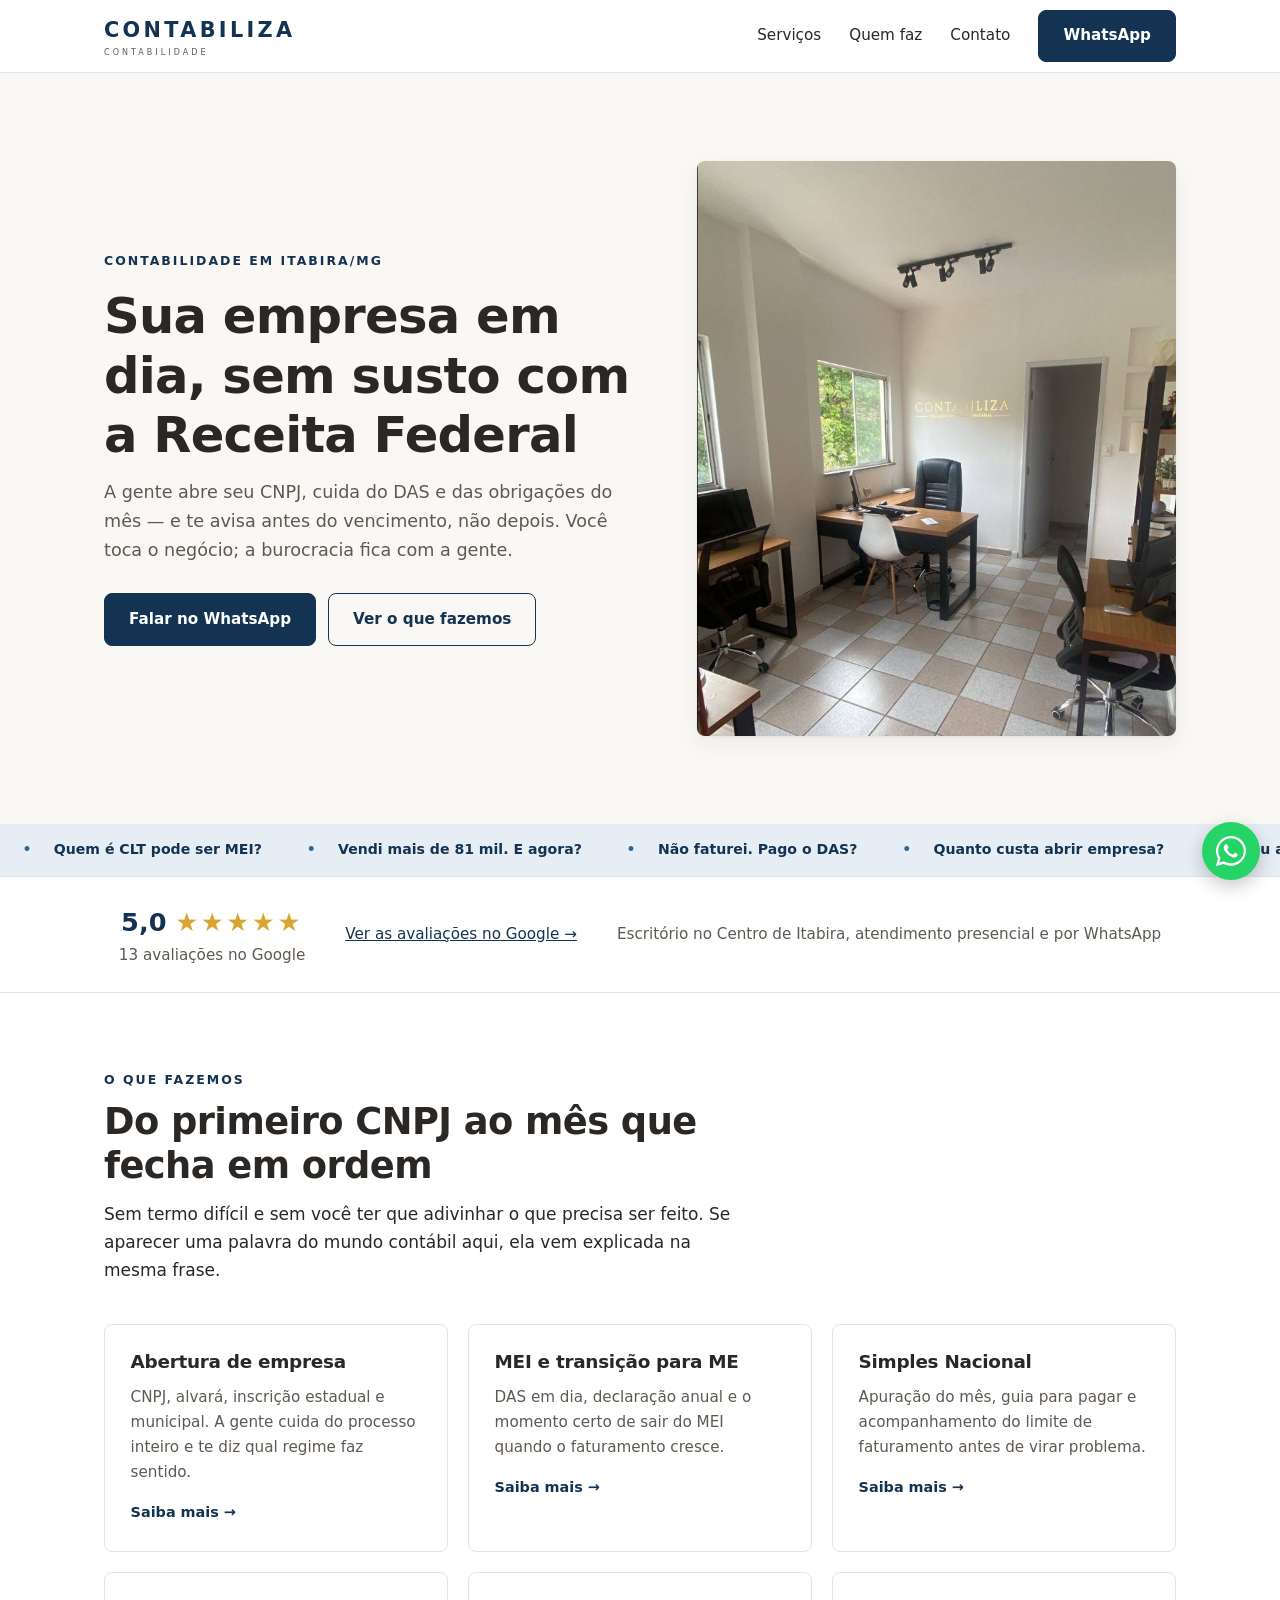
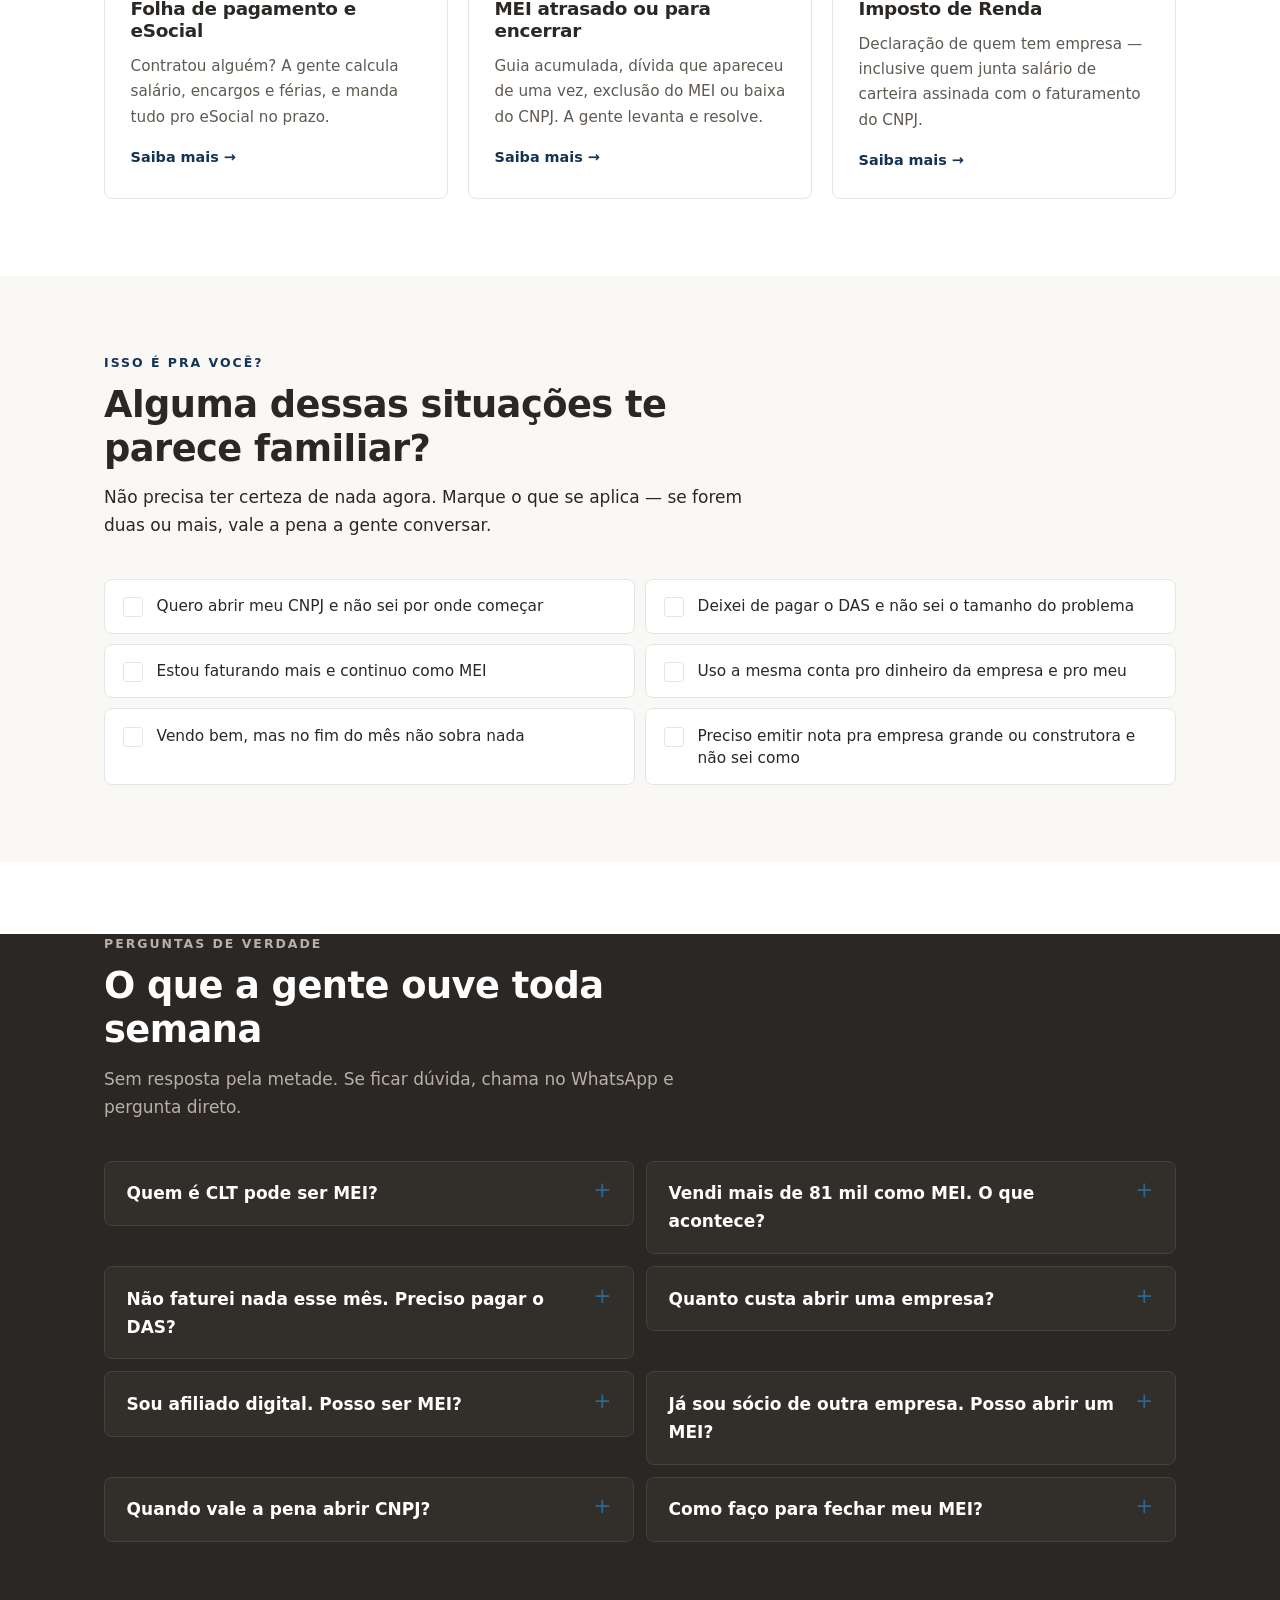
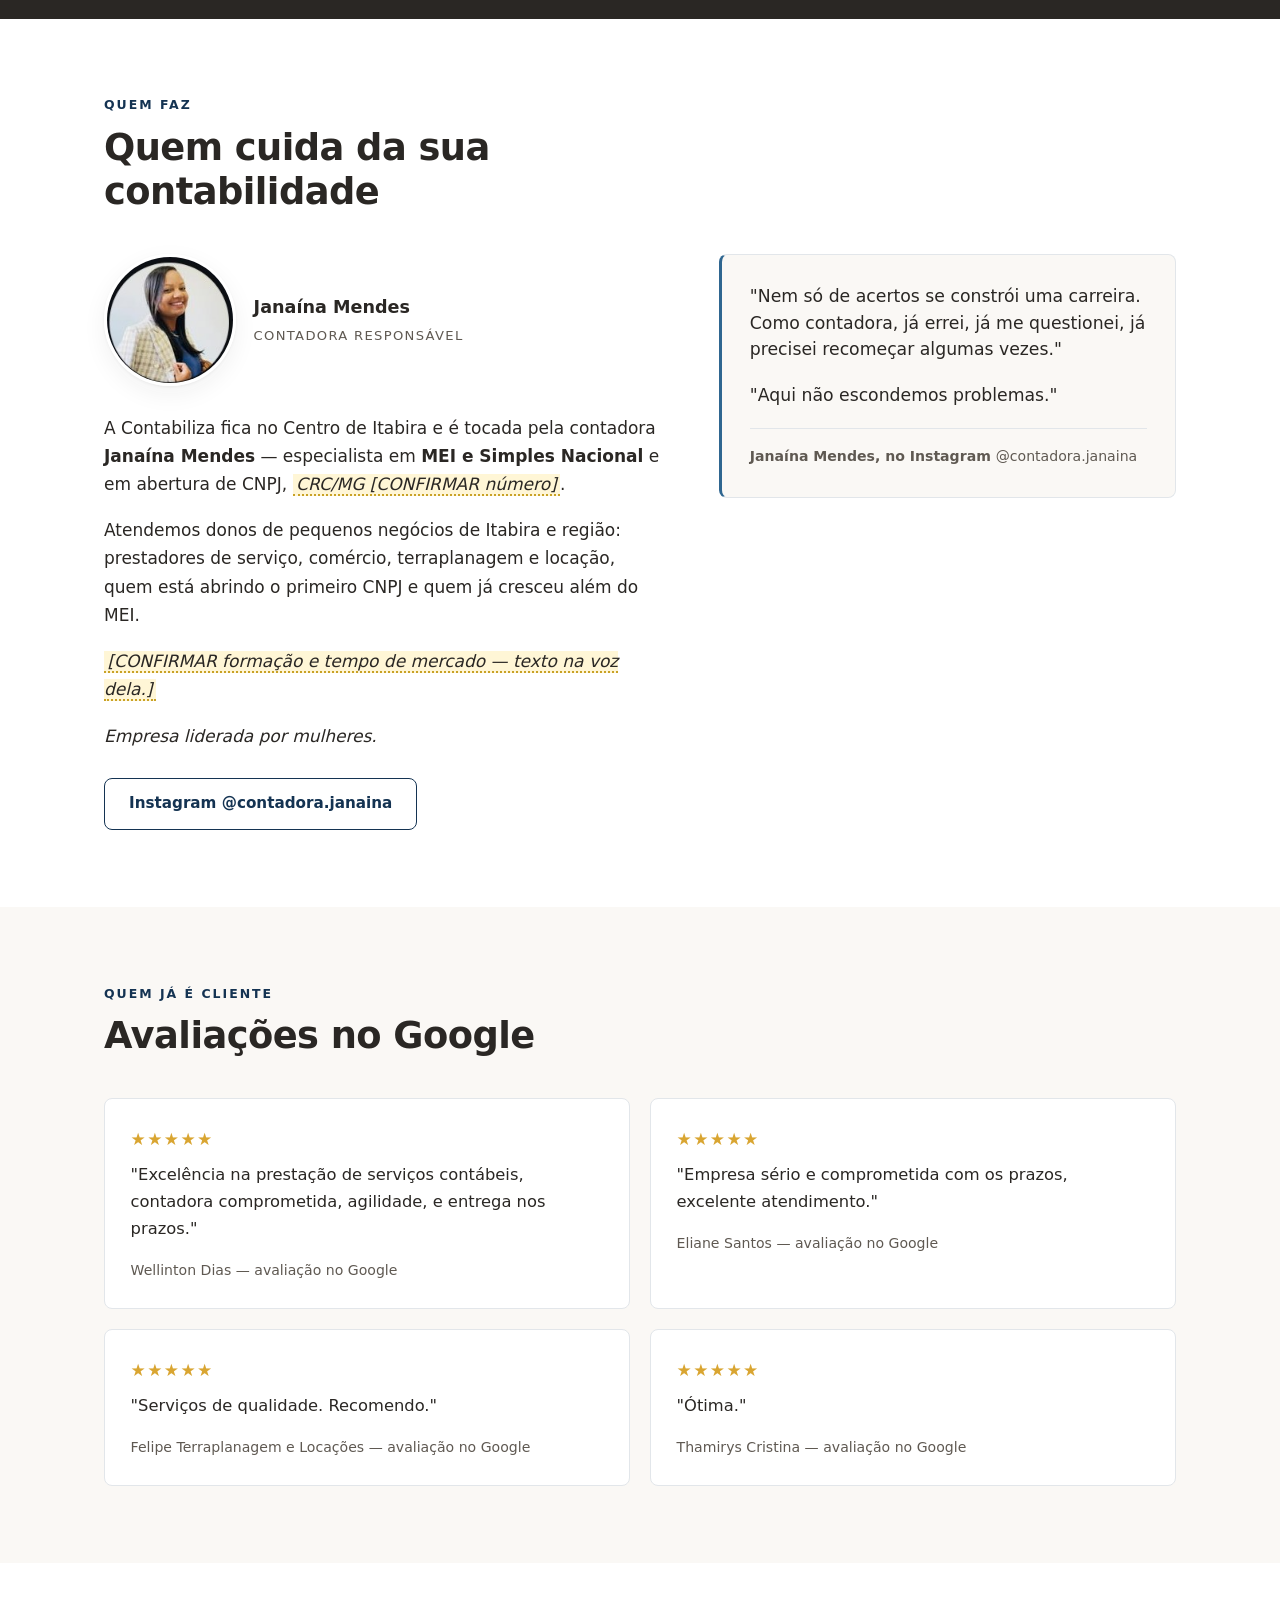
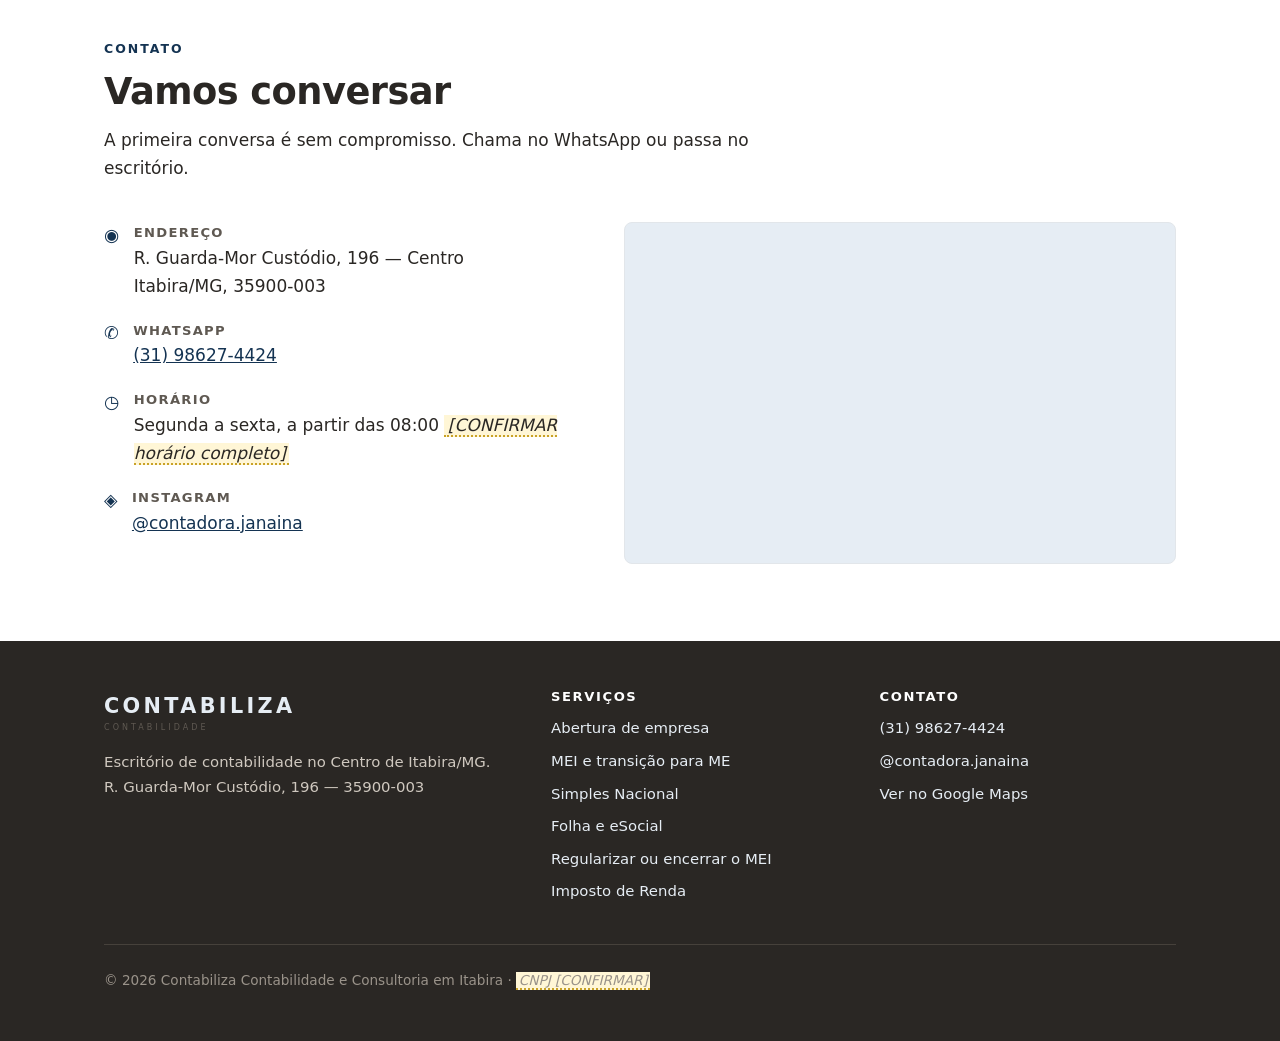
==== commit d7e46db1: "Publica site do Contabiliza no GitHub Pages e reconcilia contexto" ====
--- a/index.html
+++ b/index.html
@@ -113,13 +113,13 @@
 <main>
 
   <!-- ==================== HERO ==================== -->
-  <!-- Eixo de copy: "empreender com segurança" + medo concreto da Receita.
-       As duas expressões são da própria Janaína, no Instagram dela. -->
+  <!-- Eixo de copy: promessa concreta (empresa em dia) + medo concreto da
+       Receita. O medo da Receita é da própria Janaína, no Instagram dela. -->
   <section class="hero">
     <div class="wrap hero__grid">
       <div>
         <p class="hero__olho">Contabilidade em Itabira/MG</p>
-        <h1>Empreender com segurança, sem susto com a Receita Federal</h1>
+        <h1>Sua empresa em dia, sem susto com a Receita Federal</h1>
         <p class="hero__sub">
           A gente abre seu CNPJ, cuida do DAS e das obrigações do mês — e te
           avisa antes do vencimento, não depois. Você toca o negócio; a
